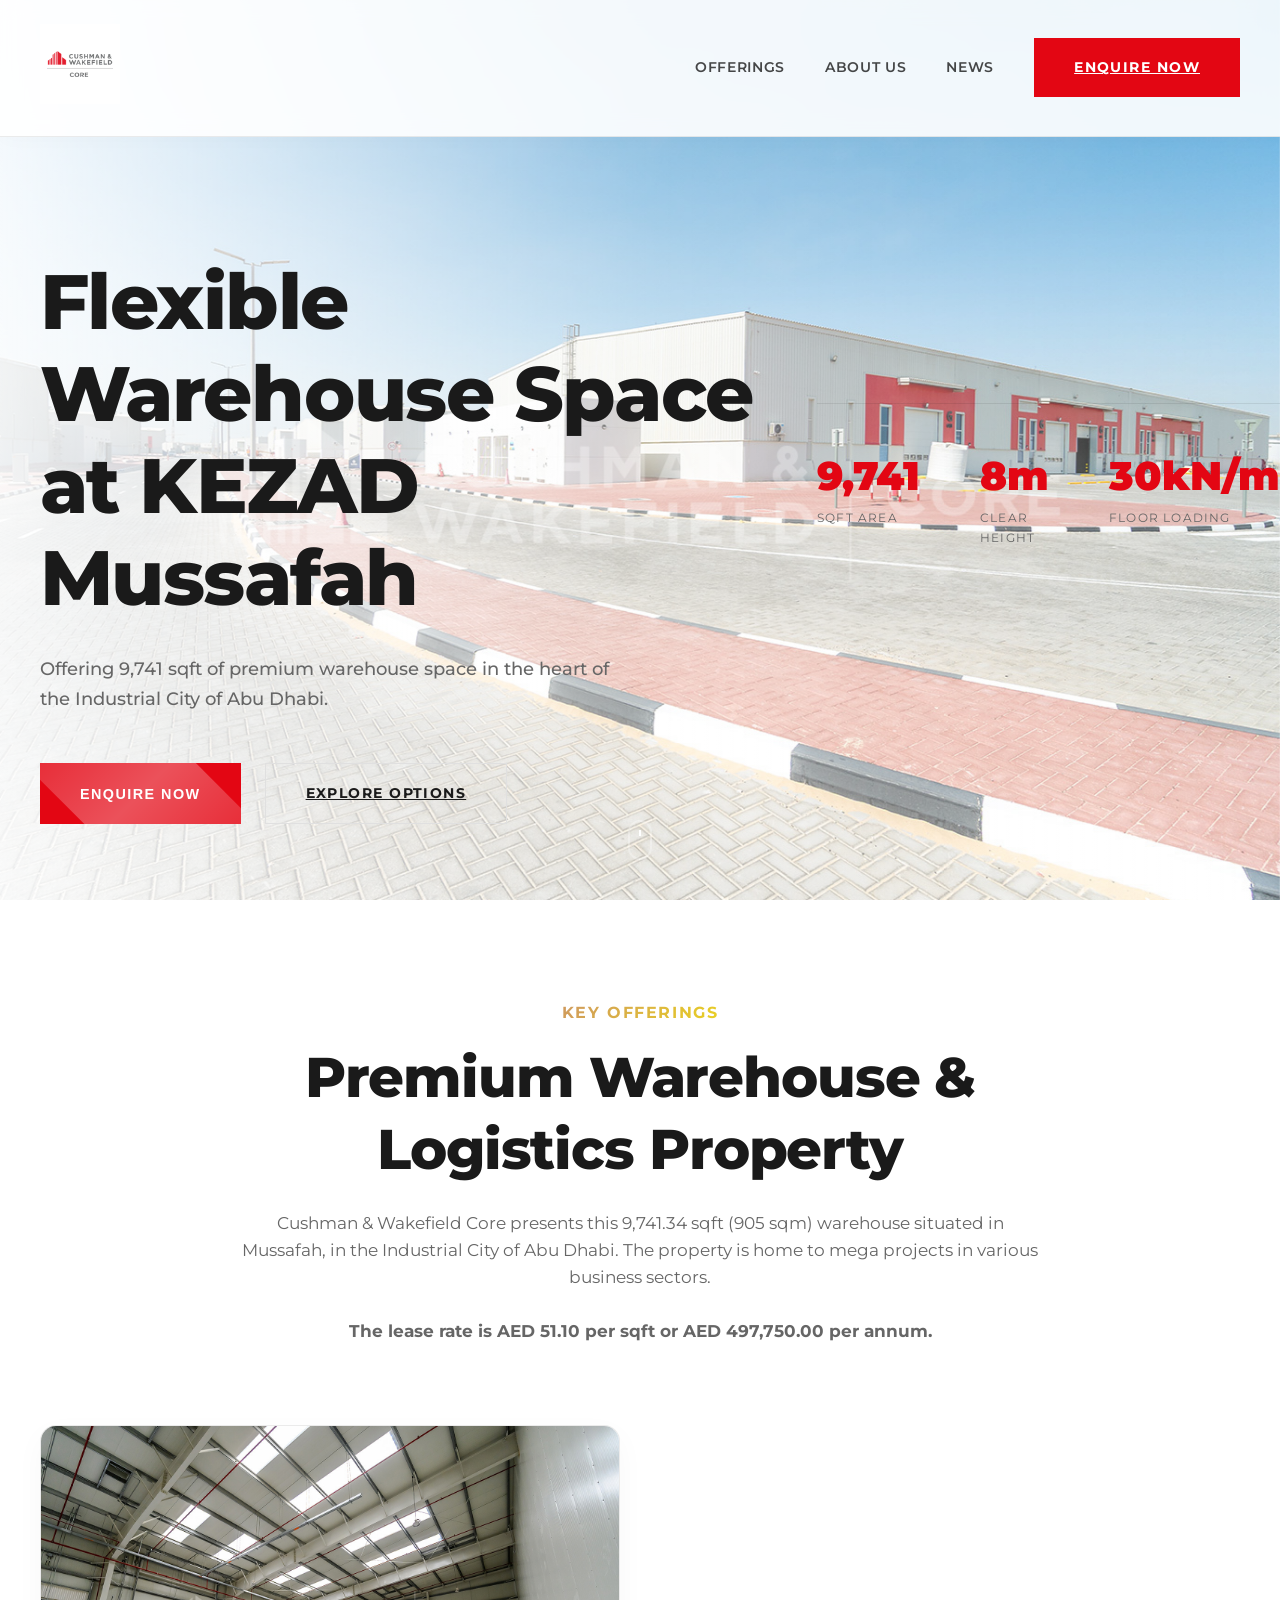
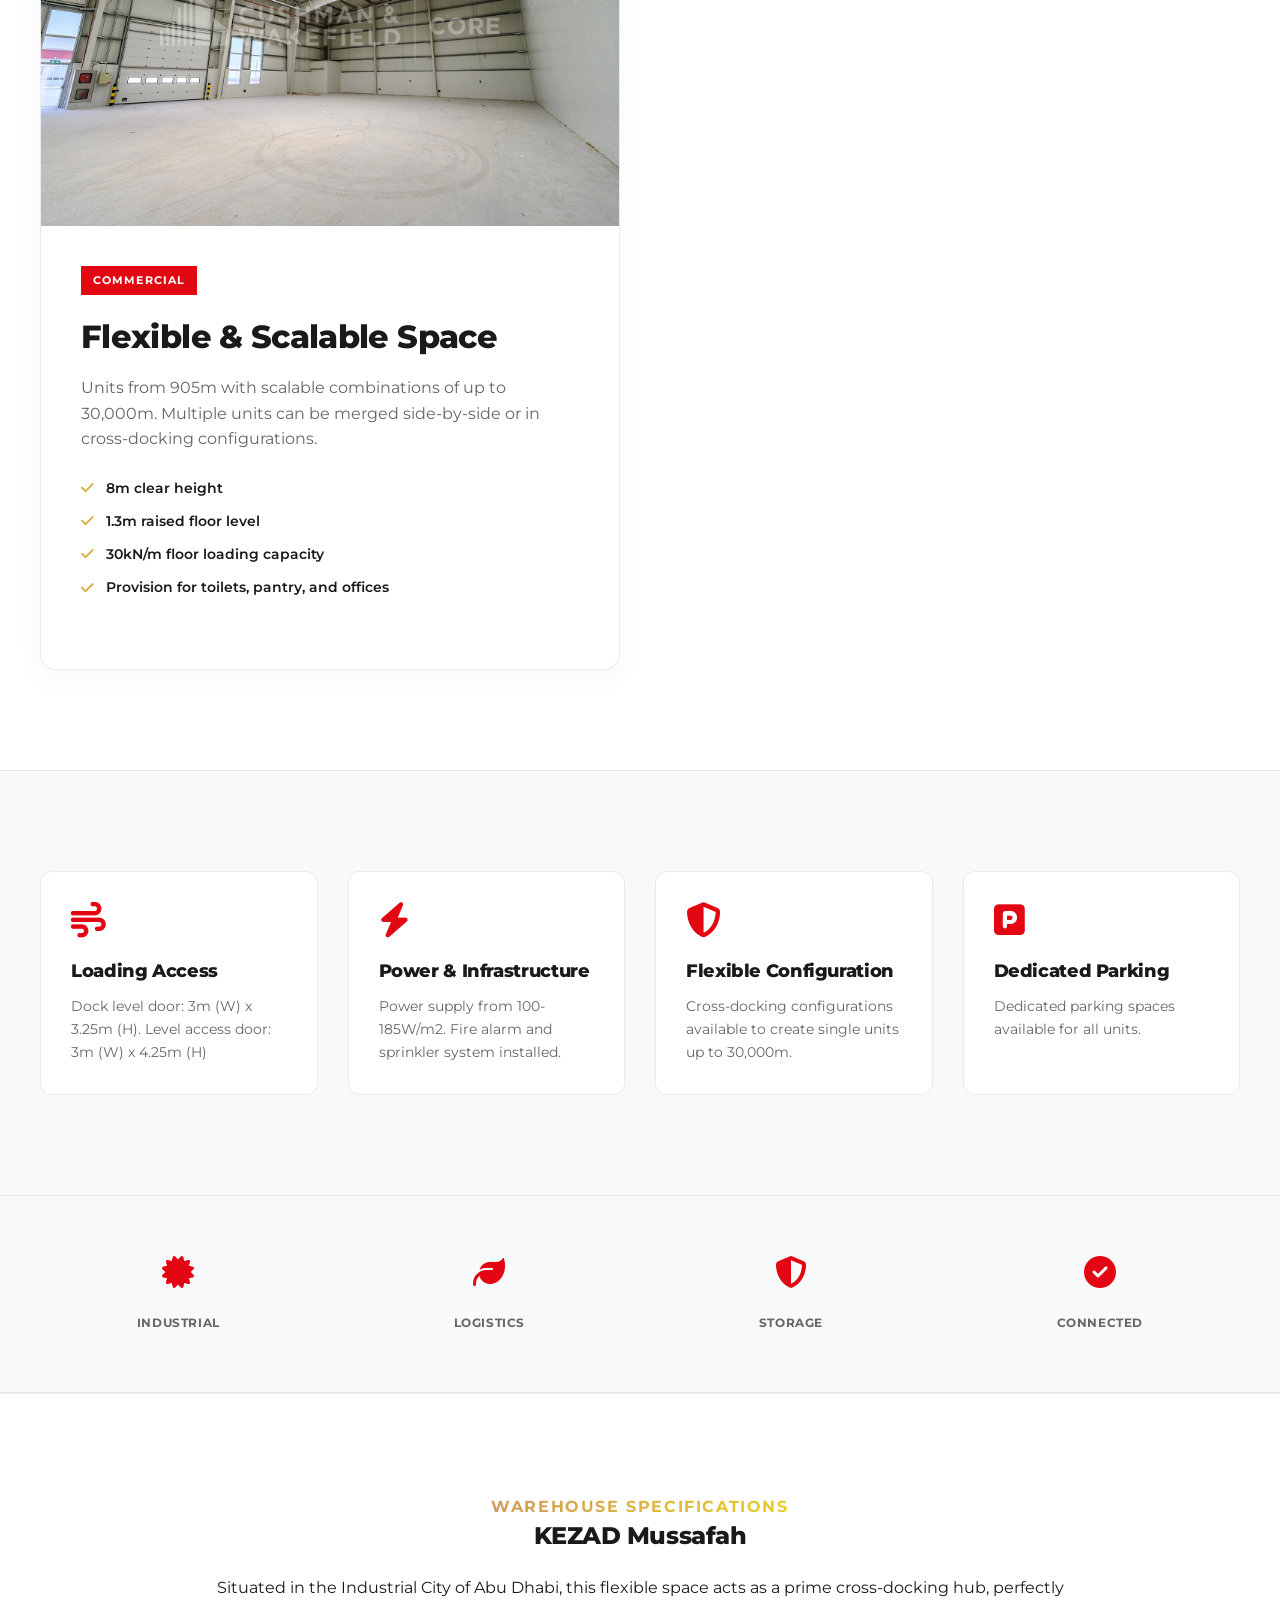
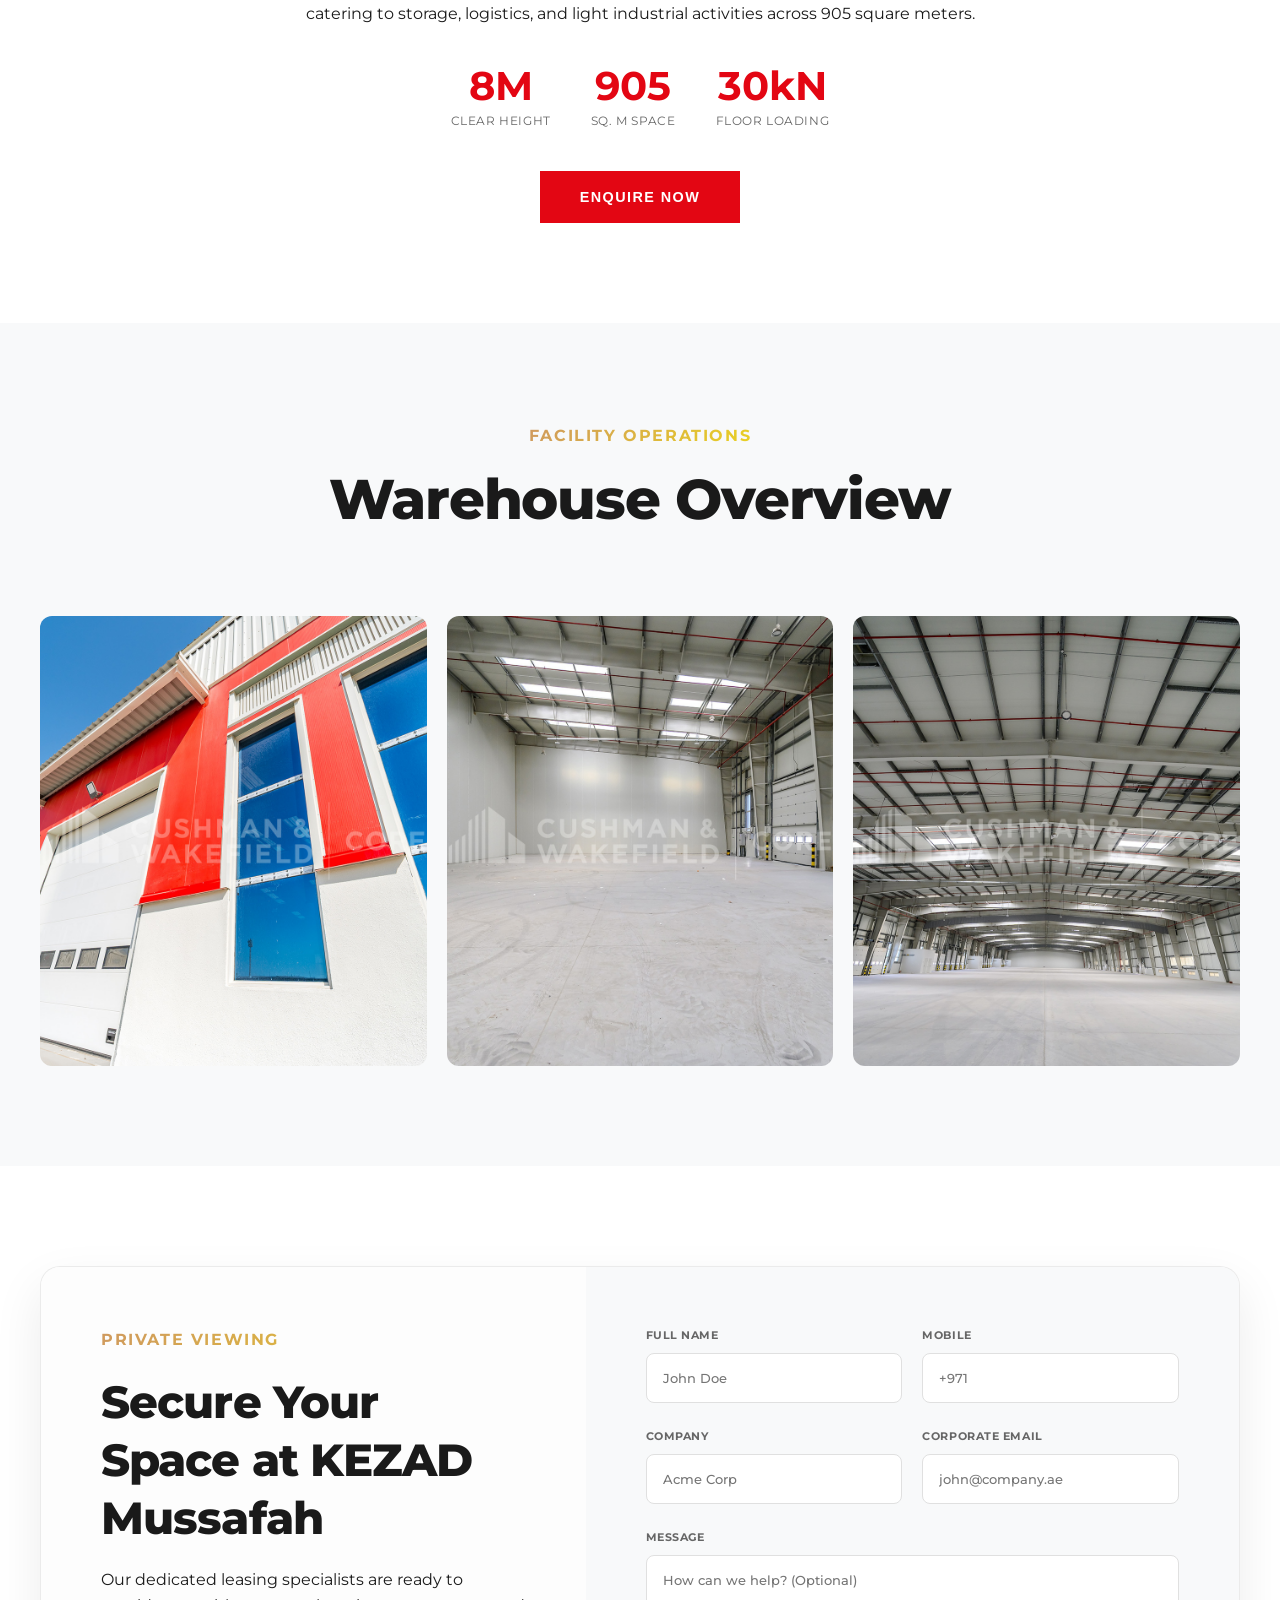
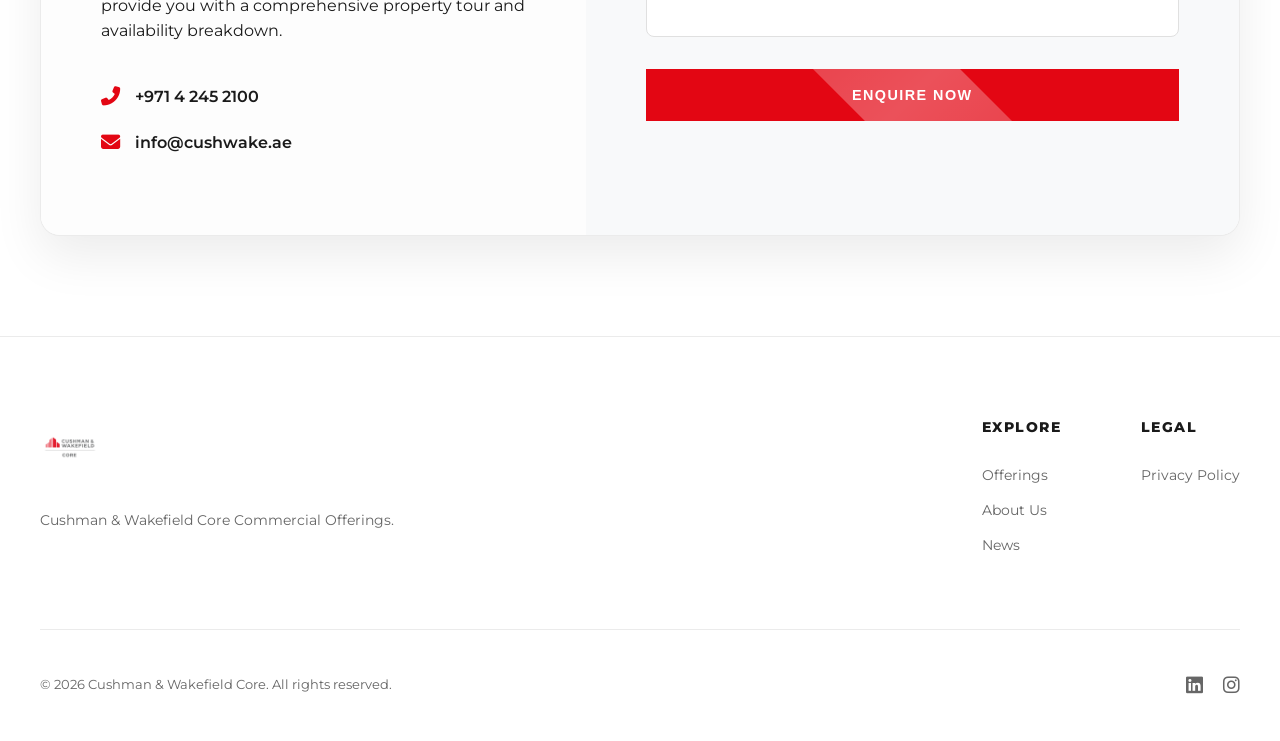
==== KEZAD_Mussafah/index.html @ b98c0202 "Initial commit: KEZAD Mussafah and Production Hub landing pages" ====
﻿<!DOCTYPE html>
<html lang="en">

<head>
    <meta charset="UTF-8">
    <meta name="viewport" content="width=device-width, initial-scale=1.0">
    <title>KEZAD Mussafah | Grade A Offices for Rent | Cushman & Wakefield Core</title>
    <meta name="description"
        content="Enquire about premium Grade A office spaces at KEZAD Mussafah. Featuring world-class amenities and pristine locations.">
    <meta name="keywords"
        content="KEZAD Mussafah, office space ICAD - Industrial City Of Abu Dhabi, commercial property for rent, luxury offices">
    <link rel="stylesheet" href="style.css">
    <link rel="preconnect" href="https://fonts.googleapis.com">
    <link rel="preconnect" href="https://fonts.gstatic.com" crossorigin>
    <link href="https://cdnjs.cloudflare.com/ajax/libs/font-awesome/6.4.0/css/all.min.css" rel="stylesheet">
</head>

<body>
    <!-- Global Dark Overlay for Smooth Animations -->
    <div class="page-overlay"></div>

    <header class="header-main">
        <nav class="container">
            <div class="logo">
                <img src="logo-core.jpg" alt="Cushman & Wakefield Core" loading="eager">
            </div>
            <div class="nav-links">
                <a href="https://www.cushwake.ae/en/commercial-rent/industrial/abu-dhabi" target="_blank"
                    class="nav-animate">Offerings</a>
                <a href="https://www.cushwake.ae/en/about-us" target="_blank" class="nav-animate">About Us</a>
                <a href="https://www.cushwake.ae/en/news" target="_blank" class="nav-animate">News</a>
                <a href="#contact" class="btn btn-primary magnetic-btn open-calc-form">Enquire Now</a>
            </div>
            <div class="mobile-toggle">
                <span></span><span></span><span></span>
            </div>
        </nav>
    </header>

    <main>
        <!-- Premium Hero Section -->
        <section class="hero-premium">
            <!-- TODO: Replace background image URL below with your actual hero image -->
            <div class="hero-bg" style="background-image: url('KezadLogisticsPark-125.jpg');">
            </div>
            <div class="hero-vignette"></div>

            <div class="container hero-container">
                <h1 class="hero-title">
                    <span class="reveal-text">Flexible Warehouse Space</span>
                    <span class="reveal-text delay-1">at KEZAD Mussafah</span>
                </h1>
                <p class="hero-subtitle reveal-fade delay-2">
                    Offering 9,741 sqft of premium warehouse space in the heart of the Industrial City of Abu Dhabi.
                </p>
                <div class="hero-cta-group reveal-fade delay-3">
                    <button class="btn btn-primary btn-gold-shine open-calc-form" data-cta="Hero Primary">Enquire
                        Now</button>
                    <a href="#offerings" class="btn btn-secondary">Explore Options</a>
                </div>
            </div>

            <div class="hero-trust-indicators reveal-fade delay-4">
                <div class="trust-item">
                    <span class="trust-number">9,741</span><span class="trust-label">Sqft Area</span>
                </div>
                <div class="trust-item">
                    <span class="trust-number">8m</span><span class="trust-label">Clear Height</span>
                </div>
                <div class="trust-item">
                    <span class="trust-number">30kN/m</span><span class="trust-label">Floor Loading</span>
                </div>
            </div>
            </div>

            <!-- Scroll Indicator -->
            <div class="scroll-indicator">
                <div class="scroll-mouse">
                    <div class="scroll-wheel"></div>
                </div>
            </div>
        </section>

        <!-- Offerings: Premium Business Ecosystem -->
        <section id="offerings" class="section-offerings">
            <div class="container">
                <div class="section-header reveal-fade">
                    <span class="gold-text">Key Offerings</span>
                    <h2 class="section-title">Premium Warehouse & Logistics Property</h2>
                    <p class="section-subtitle">Cushman & Wakefield Core presents this 9,741.34 sqft (905 sqm) warehouse
                        situated in Mussafah, in the Industrial City of Abu Dhabi. The property is home to mega projects
                        in various business sectors. <br><br><b>The lease rate is AED 51.10 per sqft or AED 497,750.00
                            per annum.</b></p>
                </div>

                <div class="offerings-grid">
                    <div class="offering-card reveal-card">
                        <div class="card-image">
                            <!-- TODO: Replace with Offering 1 image -->
                            <img src="KezadLogisticsPark-144.jpg" alt="Offering 1" loading="lazy">
                        </div>
                        <div class="card-content">
                            <span class="card-badge">Commercial</span>
                            <h3>Flexible & Scalable Space</h3>
                            <p>Units from 905m with scalable combinations of up to 30,000m. Multiple units can be merged
                                side-by-side or in cross-docking configurations.
                            </p>
                            <ul class="card-features">
                                <li><i class="fas fa-check"></i> 8m clear height</li>
                                <li><i class="fas fa-check"></i> 1.3m raised floor level</li>
                                <li><i class="fas fa-check"></i> 30kN/m floor loading capacity</li>
                                <li><i class="fas fa-check"></i> Provision for toilets, pantry, and offices</li>
                            </ul>
                        </div>
                    </div>


                </div>
            </div>
        </section>

        <!-- Specs Grid: Technical Excellence -->
        <section class="section-specs">
            <div class="container">
                <div class="specs-grid">
                    <div class="spec-item reveal-fade">
                        <i class="fas fa-wind"></i>
                        <h4>Loading Access</h4>
                        <p>Dock level door: 3m (W) x 3.25m (H). Level access door: 3m (W) x 4.25m (H)</p>
                    </div>
                    <div class="spec-item reveal-fade delay-1">
                        <i class="fas fa-bolt"></i>
                        <h4>Power & Infrastructure</h4>
                        <p>Power supply from 100-185W/m2. Fire alarm and sprinkler system installed.</p>
                    </div>
                    <div class="spec-item reveal-fade delay-2">
                        <i class="fas fa-shield-alt"></i>
                        <h4>Flexible Configuration</h4>
                        <p>Cross-docking configurations available to create single units up to 30,000m.</p>
                    </div>
                    <div class="spec-item reveal-fade delay-3">
                        <i class="fas fa-parking"></i>
                        <h4>Dedicated Parking</h4>
                        <p>Dedicated parking spaces available for all units.</p>
                    </div>
                </div>
            </div>
        </section>

        <!-- Trust Badges Section -->
        <section class="section-badges">
            <div class="container badge-flex">
                <div class="badge-item reveal-fade">
                    <i class="fas fa-certificate fa-2x" style="color: var(--cw-red); margin-bottom: 10px;"></i>
                    <span>Industrial</span>
                </div>
                <div class="badge-item reveal-fade delay-1">
                    <i class="fas fa-leaf fa-2x" style="color: var(--cw-red); margin-bottom: 10px;"></i>
                    <span>Logistics</span>
                </div>
                <div class="badge-item reveal-fade delay-2">
                    <i class="fas fa-shield-alt fa-2x" style="color: var(--cw-red); margin-bottom: 10px;"></i>
                    <span>Storage</span>
                </div>
                <div class="badge-item reveal-fade delay-3">
                    <i class="fas fa-check-circle fa-2x" style="color: var(--cw-red); margin-bottom: 10px;"></i>
                    <span>Connected</span>
                </div>
            </div>
        </section>

        <!-- Versatile Floor Plates Section -->
        <section id="floor-plans" class="section-floor-plans">
            <div class="container">
                <div class="reveal-fade" style="text-align: center; max-width: 900px; margin: 0 auto;">
                    <span class="gold-text">Warehouse Specifications</span>
                    <h2>KEZAD Mussafah</h2>
                    <p>Situated in the Industrial City of Abu Dhabi, this flexible space acts as a prime cross-docking
                        hub, perfectly catering to storage, logistics, and light industrial activities across 905 square
                        meters.</p>
                    <div class="floor-stats" style="justify-content: center; margin: 40px auto;">
                        <div class="stat">
                            <strong>8M</strong>
                            <span>Clear Height</span>
                        </div>
                        <div class="stat">
                            <strong>905</strong>
                            <span>Sq. M Space</span>
                        </div>
                        <div class="stat">
                            <strong>30kN</strong>
                            <span>Floor Loading</span>
                        </div>
                    </div>
                    <button class="btn btn-primary open-calc-form" data-cta="Floor Plan Section">Enquire Now</button>
                </div>
            </div>
        </section>

        <!-- Facility Gallery -->
        <section id="amenities" class="section-gallery">
            <div class="container">
                <div class="section-header reveal-fade">
                    <span class="gold-text">Facility Operations</span>
                    <h2 class="section-title">Warehouse Overview</h2>
                </div>
                <div class="gallery-grid">
                    <div class="gallery-item reveal-fade">
                        <img src="KezadLogisticsPark-105.jpg" alt="Exterior View" loading="lazy">
                        <div class="gallery-overlay"><span>Exterior View</span></div>
                    </div>
                    <div class="gallery-item reveal-fade delay-1">
                        <img src="KezadLogisticsPark-146.jpg" alt="Loading Bays" loading="lazy">
                        <div class="gallery-overlay"><span>Loading Bays</span></div>
                    </div>
                    <div class="gallery-item reveal-fade delay-2">
                        <img src="KezadLogisticsPark-50.jpg" alt="Warehouse Interior" loading="lazy">
                        <div class="gallery-overlay"><span>Warehouse Interior</span></div>
                    </div>
                </div>
            </div>
        </section>

        <!-- Lead Generation: Premium Inquiries -->
        <section id="contact" class="section-contact">
            <div class="container">
                <div class="contact-card reveal-card">
                    <div class="contact-info">
                        <span class="gold-text">Private Viewing</span>
                        <h2>Secure Your Space at KEZAD Mussafah</h2>
                        <p>Our dedicated leasing specialists are ready to provide you with a comprehensive property tour
                            and availability breakdown.</p>
                        <div class="contact-meta">
                            <div class="meta-item">
                                <i class="fas fa-phone-alt"></i>
                                <span>+971 4 245 2100</span>
                            </div>
                            <div class="meta-item">
                                <i class="fas fa-envelope"></i>
                                <span>info@cushwake.ae</span>
                            </div>
                        </div>
                    </div>
                    <div class="contact-form-container">
                        <form id="contactForm" class="premium-form">
                            <div class="form-row">
                                <div class="form-group">
                                    <label>Full Name</label>
                                    <input type="text" placeholder="John Doe" required>
                                </div>
                                <div class="form-group">
                                    <label>Mobile</label>
                                    <input type="tel" placeholder="+971" required>
                                </div>
                            </div>
                            <div class="form-row">
                                <div class="form-group">
                                    <label>Company</label>
                                    <input type="text" placeholder="Acme Corp" required>
                                </div>
                                <div class="form-group">
                                    <label>Corporate Email</label>
                                    <input type="email" placeholder="john@company.ae" required>
                                </div>
                            </div>

                            <div class="form-group">
                                <label>Message</label>
                                <textarea placeholder="How can we help? (Optional)" rows="3"></textarea>
                            </div>
                            <button type="submit" class="btn btn-primary btn-block btn-gold-shine">Enquire Now</button>
                        </form>
                    </div>
                </div>
            </div>
        </section>
    </main>

    <footer class="footer-premium">
        <div class="container">
            <div class="footer-top">
                <div class="footer-brand">
                    <img src="logo-core.jpg" alt="Cushman & Wakefield Core" class="footer-logo" loading="lazy">
                    <p>Cushman & Wakefield Core Commercial Offerings.</p>
                </div>
                <div class="footer-links">
                    <div class="link-group">
                        <h4>Explore</h4>
                        <a href="https://www.cushwake.ae/en/commercial-rent/industrial/abu-dhabi"
                            target="_blank">Offerings</a>
                        <a href="https://www.cushwake.ae/en/about-us" target="_blank">About Us</a>
                        <a href="https://www.cushwake.ae/en/news" target="_blank">News</a>
                    </div>
                    <div class="link-group">
                        <h4>Legal</h4>
                        <a href="https://www.cushwake.ae/en/privacy-policy" target="_blank">Privacy Policy</a>
                    </div>
                </div>
            </div>
            <div class="footer-bottom">
                <p>&copy; 2026 Cushman & Wakefield Core. All rights reserved.</p>
                <div class="social-links">
                    <a href="#"><i class="fab fa-linkedin"></i></a>
                    <a href="#"><i class="fab fa-instagram"></i></a>
                </div>
            </div>
        </div>
    </footer>

    <!-- Lead Form Slide-over -->
    <div class="slide-over-overlay" id="calc-overlay"></div>
    <div class="slide-over" id="calc-slide-over">
        <div class="slide-over-content">
            <button class="close-slide"><i class="fas fa-times"></i></button>
            <div class="slide-over-header">
                <span class="gold-text">Enquiry</span>
                <h2>Request Details</h2>
                <p>Receive the exclusive commercial dossier and priority availability list.</p>
            </div>
            <form id="calcLeadForm" class="premium-form">
                <input type="hidden" id="form-source-cta" name="cta_source" value="General">
                <div class="form-group">
                    <label>Name</label>
                    <input type="text" placeholder="Full Name" required>
                </div>
                <div class="form-group">
                    <label>Mobile</label>
                    <input type="tel" placeholder="+971" required>
                </div>
                <div class="form-group">
                    <label>Email</label>
                    <input type="email" placeholder="email@company.ae" required>
                </div>
                <div class="form-group">
                    <label>Message</label>
                    <textarea placeholder="Tell us more about your requirements..." rows="4"></textarea>
                </div>
                <button type="submit" class="btn btn-primary btn-block">Enquire Now</button>
            </form>
        </div>
    </div>

    <!-- Sticky Conversion Hub -->
    <div class="sticky-hub">
        <div class="container sticky-flex">
            <div class="sticky-links">
                <a href="https://wa.me/971567121822" target="_blank" rel="noopener" class="whatsapp-link"><i
                        class="fab fa-whatsapp"></i> WhatsApp</a>
                <a href="tel:+97142452100"><i class="fas fa-phone"></i> Instant Call</a>
            </div>
            <button class="btn btn-primary open-calc-form" data-cta="Sticky Hub">Enquire Now</button>
        </div>
    </div>

    <script src="script.js"></script>
</body>

</html>
---- KEZAD_Mussafah/style.css ----
@import url('https://fonts.googleapis.com/css2?family=Montserrat:wght@300;400;500;600;700;800;900&display=swap');

:root {
    /* Brand Colors (Cushman & Wakefield Core) */
    --cw-red: #E30613;
    --cw-red-dark: #B2050F;
    --cw-black: #1A1A1A;
    --cw-white: #FFFFFF;
    --cw-grey: #666666;
    --cw-light-grey: #F8F9FA;

    /* Premium Accents */
    --gold: #D4AF37;
    --gold-gradient: linear-gradient(135deg, #CF995F 0%, #E9D022 100%);
    --charcoal: #F8F9FA;
    --navy-deep: #FFFFFF;

    /* Design Tokens */
    --container-width: 1300px;
    --transition-smooth: all 0.5s cubic-bezier(0.16, 1, 0.3, 1);
    --transition-fast: all 0.3s ease;
    --shadow-premium: 0 20px 50px rgba(0, 0, 0, 0.08);
    --glass-bg: rgba(255, 255, 255, 0.9);
    --glass-border: rgba(0, 0, 0, 0.08);
    --glass-blur: blur(10px);

    /* Spacing */
    --section-padding: 100px 0;
    --section-padding-tablet: 70px 0;
    --section-padding-mobile: 50px 0;
}

/* Bespoke Scrollbar */
::-webkit-scrollbar {
    width: 6px;
}

::-webkit-scrollbar-track {
    background: var(--cw-light-grey);
}

::-webkit-scrollbar-thumb {
    background: var(--cw-red);
}

* {
    margin: 0;
    padding: 0;
    box-sizing: border-box;
    cursor: default;
}

html {
    scroll-behavior: smooth;
    overflow-x: hidden;
}

body {
    font-family: 'Montserrat', sans-serif;
    background-color: var(--cw-white);
    color: var(--cw-black);
    line-height: 1.6;
    -webkit-font-smoothing: antialiased;
}

.container {
    max-width: var(--container-width);
    margin: 0 auto;
    padding: 0 40px;
    width: 100%;
    position: relative;
    z-index: 2;
}

.grid {
    display: grid;
    gap: 40px;
}

.col-2 {
    grid-template-columns: repeat(2, 1fr);
}

.col-2-alt {
    grid-template-columns: 1fr 1.2fr;
}

.align-center {
    align-items: center;
}

/* Typography Hierarchy */
h1,
h2,
h3,
h4 {
    font-weight: 800;
    color: var(--cw-black);
    letter-spacing: -0.02em;
    margin-bottom: 24px;
}

h1 {
    line-height: 1.2;
}

h2 {
    line-height: 1.3;
}

h3 {
    line-height: 1.4;
}

h4 {
    line-height: 1.5;
}

p {
    line-height: 1.6;
}

.gold-text {
    background: var(--gold-gradient);
    -webkit-background-clip: text;
    background-clip: text;
    -webkit-text-fill-color: transparent;
    font-weight: 700;
    text-transform: uppercase;
    letter-spacing: 0.1em;
}

/* Header Styling */
.header-main {
    position: fixed;
    top: 0;
    left: 0;
    width: 100%;
    z-index: 1000;
    padding: 24px 0;
    background: var(--glass-bg);
    backdrop-filter: var(--glass-blur);
    border-bottom: 1px solid var(--glass-border);
    transition: var(--transition-smooth);
    box-shadow: 0 2px 20px rgba(0, 0, 0, 0.02);
}

.header-main .logo img {
    height: 80px;
    transition: var(--transition-fast);
}

nav {
    display: flex;
    justify-content: space-between;
    align-items: center;
}

.nav-links {
    display: flex;
    gap: 40px;
    align-items: center;
}

.nav-links a:not(.btn) {
    color: var(--cw-black);
    text-decoration: none;
    font-weight: 600;
    font-size: 0.85rem;
    text-transform: uppercase;
    letter-spacing: 0.05em;
    transition: var(--transition-fast);
    opacity: 0.8;
}

.nav-links a:hover {
    opacity: 1;
    color: var(--cw-red);
}

/* Premium Hero Section Styling */
.hero-premium {
    position: relative;
    min-height: 100vh;
    display: flex;
    align-items: center;
    overflow: hidden;
    padding-bottom: 50px;
}

.hero-bg {
    position: absolute;
    top: 0;
    left: 0;
    width: 100%;
    height: 110%;
    /* Extra height for parallax */
    background-size: cover;
    background-position: center;
    z-index: -2;
    transform: translateZ(0);
    will-change: transform;
}

.hero-vignette {
    position: absolute;
    top: 0;
    left: 0;
    width: 100%;
    height: 100%;
    background: linear-gradient(to right, rgba(255, 255, 255, 0.9) 0%, rgba(255, 255, 255, 0.4) 50%, rgba(255, 255, 255, 0.2) 100%);
    z-index: -1;
}

.hero-container {
    padding-top: 230px;
}

.hero-content {
    max-width: 800px;
}

.hero-badge {
    margin-bottom: 30px;
    display: inline-block;
    padding: 10px 20px;
    background: rgba(212, 175, 55, 0.1);
    border: 1px solid rgba(212, 175, 55, 0.3);
    border-radius: 4px;
}

.hero-title {
    font-size: clamp(3rem, 6vw, 5rem);
    margin-bottom: 30px;
}

.hero-title span {
    display: block;
}

.hero-subtitle {
    font-size: 1.15rem;
    max-width: 600px;
    margin-bottom: 50px;
    color: var(--cw-grey);
    font-weight: 500;
}

.hero-cta-group {
    display: flex;
    gap: 24px;
}

/* Trust Indicators in Hero */
.hero-trust-indicators {
    margin-top: 100px;
    display: flex;
    gap: 60px;
    border-top: 1px solid var(--glass-border);
    padding-top: 40px;
}

.trust-item {
    display: flex;
    flex-direction: column;
}

.trust-number {
    font-size: 2.5rem;
    font-weight: 900;
    color: var(--cw-red);
}

.trust-label {
    font-size: 0.75rem;
    text-transform: uppercase;
    letter-spacing: 0.1em;
    color: var(--cw-grey);
}

/* section-offerings Styling */
.section-offerings {
    padding: var(--section-padding);
    background-color: var(--navy-deep);
}

.section-header {
    text-align: center;
    margin-bottom: 80px;
    max-width: 800px;
    margin-left: auto;
    margin-right: auto;
}

.section-title {
    font-size: 3.5rem;
    margin-top: 15px;
}

.section-subtitle {
    font-size: 1.05rem;
    color: var(--cw-grey);
}

.offerings-grid {
    display: grid;
    grid-template-columns: 1fr 1fr;
    gap: 40px;
}

.offering-card {
    background: var(--cw-white);
    border: 1px solid var(--glass-border);
    border-radius: 16px;
    overflow: hidden;
    transition: var(--transition-smooth);
    display: flex;
    flex-direction: column;
    box-shadow: 0 10px 30px rgba(0, 0, 0, 0.03);
}

.offering-card:hover {
    transform: translateY(-10px);
    border-color: var(--cw-red);
    box-shadow: var(--shadow-premium);
}

.card-image {
    height: 400px;
    overflow: hidden;
}

.card-image img {
    width: 100%;
    height: 100%;
    object-fit: cover;
    transition: var(--transition-smooth);
}

.offering-card:hover .card-image img {
    transform: scale(1.1);
}

.card-content {
    padding: 40px;
}

.card-badge {
    display: inline-block;
    padding: 6px 12px;
    background: var(--cw-red);
    color: white;
    font-size: 0.7rem;
    font-weight: 700;
    text-transform: uppercase;
    letter-spacing: 0.1em;
    margin-bottom: 20px;
}

.card-content h3 {
    font-size: 2rem;
    margin-bottom: 15px;
}

.card-content p {
    color: var(--cw-grey);
    margin-bottom: 25px;
}

.card-features {
    list-style: none;
    margin-bottom: 30px;
}

.card-features li {
    display: flex;
    align-items: center;
    gap: 12px;
    margin-bottom: 10px;
    font-weight: 600;
    font-size: 0.9rem;
}

.card-features li i {
    color: var(--gold);
}

/* section-specs Styling */
.section-specs {
    padding: var(--section-padding);
    background-color: var(--charcoal);
    border-top: 1px solid var(--glass-border);
}

.specs-grid {
    display: grid;
    grid-template-columns: repeat(4, 1fr);
    gap: 30px;
}

.spec-item {
    padding: 30px;
    background: var(--cw-white);
    border: 1px solid var(--glass-border);
    border-radius: 12px;
    transition: var(--transition-fast);
}

.spec-item:hover {
    background: var(--cw-white);
    border-color: var(--cw-red);
    transform: translateY(-5px);
    box-shadow: var(--shadow-premium);
}

.spec-item i {
    font-size: 2.2rem;
    color: var(--cw-red);
    margin-bottom: 20px;
}

.spec-item h4 {
    font-size: 1.15rem;
    margin-bottom: 10px;
    color: var(--cw-black);
}

.spec-item p {
    font-size: 0.9rem;
    color: var(--cw-grey);
    line-height: 1.6;
}

/* Trust Badges Styling */
.section-badges {
    padding: 60px 0;
    background-color: var(--cw-light-grey);
    border-top: 1px solid var(--glass-border);
    border-bottom: 1px solid var(--glass-border);
}

.badge-flex {
    display: flex;
    justify-content: space-around;
    align-items: center;
    gap: 40px;
    flex-wrap: wrap;
}

.badge-item {
    display: flex;
    flex-direction: column;
    align-items: center;
    gap: 15px;
    text-align: center;
}

.badge-item img {
    height: 40px;
    width: auto;
    filter: none;
    opacity: 0.8;
}

.badge-item span {
    font-size: 0.75rem;
    font-weight: 700;
    text-transform: uppercase;
    letter-spacing: 0.05em;
    color: var(--cw-grey);
}

/* section-floor-plans Styling */
.section-floor-plans {
    padding: var(--section-padding);
    background-color: var(--cw-white);
    border-top: 1px solid var(--glass-border);
}

.floor-stats {
    display: flex;
    gap: 40px;
    margin: 40px 0;
}

.stat {
    display: flex;
    flex-direction: column;
}

.stat strong {
    font-size: 2.5rem;
    color: var(--cw-red);
    line-height: 1;
}

.stat span {
    font-size: 0.75rem;
    text-transform: uppercase;
    letter-spacing: 0.05em;
    color: var(--cw-grey);
    margin-top: 5px;
}

.floor-plan-visual {
    position: relative;
    border-radius: 20px;
    overflow: hidden;
    background: var(--cw-light-grey);
    border: 1px solid var(--glass-border);
}

.plan-wrapper {
    position: relative;
    cursor: default;
}

.plan-overlay {
    position: absolute;
    top: 0;
    left: 0;
    width: 100%;
    height: 100%;
}

/* section-gallery Styling */
.section-gallery {
    padding: var(--section-padding);
    background-color: var(--cw-light-grey);
}

.gallery-grid {
    display: grid;
    grid-template-columns: repeat(3, 1fr);
    gap: 20px;
}

.gallery-item {
    position: relative;
    height: 450px;
    overflow: hidden;
    border-radius: 12px;
}

.gallery-item img {
    width: 100%;
    height: 100%;
    object-fit: cover;
    object-position: center;
    transition: var(--transition-smooth);
}

.gallery-overlay {
    position: absolute;
    bottom: 0;
    left: 0;
    width: 100%;
    padding: 30px;
    background: linear-gradient(to top, rgba(255, 255, 255, 0.95), transparent);
    opacity: 0;
    transform: translateY(10px);
    transition: var(--transition-smooth);
}

.gallery-overlay span {
    font-size: 1rem;
    font-weight: 700;
    letter-spacing: 0.05em;
    text-transform: uppercase;
    color: var(--cw-black);
}

.gallery-item:hover img {
    transform: scale(1.05);
}

.gallery-item:hover .gallery-overlay {
    opacity: 1;
    transform: translateY(0);
}

/* section-contact Styling */
.section-contact {
    padding: var(--section-padding);
    background-color: var(--navy-deep);
}

.contact-card {
    background: var(--cw-white);
    border: 1px solid var(--glass-border);
    border-radius: 20px;
    display: grid;
    grid-template-columns: 1fr 1.2fr;
    overflow: hidden;
    box-shadow: var(--shadow-premium);
}

.contact-info {
    padding: 60px;
    background: #FDFDFD;
    display: flex;
    flex-direction: column;
    justify-content: center;
}

.contact-info h2 {
    font-size: 2.8rem;
    margin: 20px 0;
}

.contact-meta {
    margin-top: 40px;
}

.meta-item {
    display: flex;
    align-items: center;
    gap: 15px;
    margin-bottom: 20px;
    font-weight: 600;
}

.meta-item i {
    color: var(--cw-red);
    font-size: 1.2rem;
}

.contact-form-container {
    padding: 60px;
    background: var(--cw-light-grey);
}

/* Premium Form Elements */
.premium-form .form-group {
    margin-bottom: 25px;
}

.premium-form .form-row {
    display: grid;
    grid-template-columns: 1fr 1fr;
    gap: 20px;
}

.premium-form label {
    display: block;
    font-size: 0.7rem;
    font-weight: 700;
    text-transform: uppercase;
    letter-spacing: 0.05em;
    margin-bottom: 8px;
    color: var(--cw-grey);
}

.premium-form input,
.premium-form select,
.premium-form textarea {
    width: 100%;
    padding: 16px;
    background: var(--cw-white);
    border: 1px solid #E0E0E0;
    border-radius: 8px;
    color: var(--cw-black);
    font-family: 'Montserrat', sans-serif;
    font-weight: 500;
    transition: var(--transition-fast);
}

.premium-form input:focus,
.premium-form textarea:focus {
    outline: none;
    border-color: var(--cw-red);
    box-shadow: 0 0 0 3px rgba(227, 6, 19, 0.05);
}

.premium-form textarea {
    resize: none;
}

/* Footer Premium Styling */
.footer-premium {
    padding: 80px 0 40px;
    background-color: var(--cw-white);
    border-top: 1px solid var(--glass-border);
}

.footer-top {
    display: flex;
    justify-content: space-between;
    margin-bottom: 60px;
}

.footer-brand {
    max-width: 400px;
}

.footer-logo {
    height: 60px;
    margin-bottom: 25px;
}

.footer-brand p {
    color: var(--cw-grey);
    font-size: 0.85rem;
}

.footer-links {
    display: flex;
    gap: 80px;
}

.link-group h4 {
    font-size: 0.9rem;
    text-transform: uppercase;
    letter-spacing: 0.1em;
    margin-bottom: 25px;
    color: var(--cw-black);
}

.link-group a {
    display: block;
    color: var(--cw-grey);
    text-decoration: none;
    margin-bottom: 12px;
    font-size: 0.9rem;
    transition: var(--transition-fast);
}

.link-group a:hover {
    color: var(--cw-red);
    transform: translateX(5px);
}

.footer-bottom {
    padding-top: 40px;
    border-top: 1px solid var(--glass-border);
    display: flex;
    justify-content: space-between;
    align-items: center;
}

.footer-bottom p {
    font-size: 0.8rem;
    color: var(--cw-grey);
}

.social-links {
    display: flex;
    gap: 20px;
}

.social-links a {
    color: var(--cw-grey);
    font-size: 1.2rem;
    transition: var(--transition-fast);
}

.social-links a:hover {
    color: var(--cw-red);
}

/* Slide-over Styling */
.slide-over {
    position: fixed;
    top: 0;
    right: -100%;
    width: 500px;
    height: 100%;
    background: var(--cw-white);
    z-index: 2000;
    transition: var(--transition-smooth);
    padding: 60px;
    box-shadow: -20px 0 50px rgba(0, 0, 0, 0.05);
    border-left: 1px solid var(--glass-border);
}

.slide-over.active {
    right: 0;
}

.slide-over-overlay {
    position: fixed;
    top: 0;
    left: 0;
    width: 100%;
    height: 100%;
    background: rgba(255, 255, 255, 0.7);
    backdrop-filter: blur(5px);
    z-index: 1999;
    opacity: 0;
    visibility: hidden;
    transition: var(--transition-fast);
}

.slide-over-overlay.active {
    opacity: 1;
    visibility: visible;
}

.close-slide {
    position: absolute;
    top: 30px;
    right: 30px;
    background: transparent;
    border: none;
    color: var(--cw-black);
    font-size: 1.5rem;
    cursor: pointer;
    transition: var(--transition-fast);
}

.close-slide:hover {
    color: var(--cw-red);
    transform: rotate(90deg);
}

.slide-over-header h2 {
    font-size: 2.2rem;
    margin: 10px 0 20px;
}

.slide-over-header p {
    color: var(--cw-grey);
    margin-bottom: 40px;
}

/* Mobile Toggle (Hidden by default, shown on mobile) */
.mobile-toggle {
    display: none;
    flex-direction: column;
    gap: 5px;
    cursor: pointer;
}

.mobile-toggle span {
    width: 25px;
    height: 3px;
    background: var(--cw-black);
    transition: var(--transition-fast);
}

/* Sticky Hub Styling */
.sticky-hub {
    position: fixed;
    bottom: 0;
    left: 0;
    width: 100%;
    background: var(--cw-white);
    box-shadow: 0 -4px 20px rgba(0, 0, 0, 0.05);
    padding: 15px 0;
    z-index: 999;
    opacity: 0;
    visibility: hidden;
    transform: translateY(100%);
    transition: var(--transition-smooth);
}

.sticky-hub.visible {
    opacity: 1;
    visibility: visible;
    transform: translateY(0);
}

.sticky-flex {
    display: flex;
    justify-content: space-between;
    align-items: center;
    gap: 20px;
}

.sticky-links {
    display: flex;
    gap: 15px;
}

.sticky-links a {
    padding: 10px 20px;
    border-radius: 8px;
    font-weight: 600;
    font-size: 0.9rem;
    text-decoration: none;
    transition: var(--transition-fast);
    display: inline-flex;
    align-items: center;
    gap: 8px;
}

.whatsapp-link {
    background: #25D366;
    color: white;
}

.whatsapp-link:hover {
    background: #20BA5A;
}

.sticky-links a:not(.whatsapp-link) {
    background: var(--cw-red);
    color: white;
}

.sticky-links a:not(.whatsapp-link):hover {
    background: var(--cw-red-dark);
}

/* Buttons */
.btn {
    padding: 18px 40px;
    font-size: 0.9rem;
    font-weight: 700;
    text-transform: uppercase;
    letter-spacing: 0.1em;
    border: none;
    position: relative;
    overflow: hidden;
    transition: var(--transition-fast);
    display: inline-flex;
    align-items: center;
    justify-content: center;
    gap: 12px;
}

.btn-primary {
    background-color: var(--cw-red);
    color: var(--cw-white);
}

.btn-primary:hover {
    background-color: var(--cw-red-dark);
    transform: translateY(-5px);
    box-shadow: 0 20px 40px rgba(227, 6, 19, 0.3);
}

.btn-secondary {
    background: transparent;
    border: 1px solid #E0E0E0;
    color: var(--cw-black);
}

.btn-secondary:hover {
    background: var(--cw-light-grey);
    border-color: var(--cw-red);
    color: var(--cw-red);
    transform: translateY(-3px);
}

.btn-block {
    display: flex;
    width: 100%;
}

.btn-gold-shine::after {
    content: '';
    position: absolute;
    top: -50%;
    left: -50%;
    width: 200%;
    height: 200%;
    background: linear-gradient(to right, transparent, rgba(255, 255, 255, 0.3), transparent);
    transform: rotate(45deg);
    animation: goldShine 3s infinite;
}

@keyframes goldShine {
    0% {
        left: -150%;
    }

    100% {
        left: 150%;
    }
}

/* Animations Hub */
.reveal-text {
    display: inline-block;
    overflow: hidden;
    vertical-align: bottom;
}

.reveal-text span {
    display: inline-block;
    transform: translateY(100%);
    transition: transform 0.6s cubic-bezier(0.16, 1, 0.3, 1);
}

.reveal-fade {
    opacity: 0;
    transform: translateY(30px);
    transition: var(--transition-smooth);
}

.reveal-card {
    opacity: 0;
    transform: translateY(50px);
    transition: var(--transition-smooth);
}

.reveal-active {
    opacity: 1 !important;
    transform: translateY(0) !important;
}

.delay-1 {
    transition-delay: 0.2s;
}

.delay-2 {
    transition-delay: 0.4s;
}

.delay-3 {
    transition-delay: 0.6s;
}

.delay-4 {
    transition-delay: 0.8s;
}

/* Scroll Indicator */
.scroll-indicator {
    position: absolute;
    bottom: 40px;
    left: 50%;
    transform: translateX(-50%);
    display: flex;
    flex-direction: column;
    align-items: center;
    gap: 12px;
}

.scroll-mouse {
    width: 24px;
    height: 40px;
    border: 2px solid rgba(255, 255, 255, 0.3);
    border-radius: 12px;
    position: relative;
}

.scroll-wheel {
    width: 2px;
    height: 6px;
    background: var(--cw-white);
    position: absolute;
    top: 8px;
    left: 50%;
    transform: translateX(-50%);
    animation: scrollMove 2s infinite;
}

@keyframes scrollMove {
    0% {
        opacity: 0;
        transform: translate(-50%, 0);
    }

    15% {
        opacity: 1;
    }

    50% {
        opacity: 1;
        transform: translate(-50%, 15px);
    }

    100% {
        opacity: 0;
        transform: translate(-50%, 15px);
    }
}

/* Consolidated Responsive Design */
@media (max-width: 1200px) {
    .container {
        padding: 0 30px;
    }

    h1 {
        font-size: 3.5rem;
    }
}

@media (max-width: 991px) {
    :root {
        --section-padding: var(--section-padding-tablet);
    }

    .container {
        padding: 0 40px;
    }

    h1 {
        font-size: 3rem;
        line-height: 1.2;
    }

    h2 {
        font-size: 2.2rem;
        line-height: 1.3;
    }

    .offerings-grid {
        grid-template-columns: 1fr;
    }

    .col-2,
    .col-2-alt {
        grid-template-columns: 1fr;
        gap: 40px;
    }

    /* Fix for stretching: force image blocks to maintain ratio or height */
    .floor-plan-visual,
    .offering-card {
        width: 100%;
        max-width: 700px;
        margin: 0 auto;
    }

    .contact-card {
        grid-template-columns: 1fr;
    }

    .gallery-grid {
        grid-template-columns: repeat(2, 1fr);
    }

    .footer-top {
        flex-direction: column;
        gap: 40px;
    }

    .specs-grid {
        grid-template-columns: repeat(2, 1fr);
    }
}

@media (max-width: 768px) {
    :root {
        --section-padding: var(--section-padding-mobile);
    }

    .header-main {
        padding: 12px 0;
    }

    .header-main .logo img {
        height: 55px;
    }

    .nav-links {
        display: none !important;
    }

    /* Show mobile toggle (hamburger) */
    .mobile-toggle {
        display: flex !important;
    }

    .mobile-toggle.active span:nth-child(1) {
        transform: rotate(45deg) translate(6px, 6px);
    }

    .mobile-toggle.active span:nth-child(2) {
        opacity: 0;
    }

    .mobile-toggle.active span:nth-child(3) {
        transform: rotate(-45deg) translate(6px, -6px);
    }

    /* Mobile navigation menu */
    .nav-links.mobile-active {
        display: flex !important;
        position: fixed;
        top: 80px;
        left: 0;
        width: 100%;
        height: calc(100vh - 80px);
        background: var(--cw-white);
        flex-direction: column;
        padding: 40px 20px;
        gap: 30px;
        z-index: 999;
        box-shadow: 0 4px 20px rgba(0, 0, 0, 0.1);
    }

    .nav-links.mobile-active a {
        font-size: 1.2rem;
        opacity: 1;
    }

    h1 {
        font-size: 2.5rem;
        line-height: 1.2;
    }

    h2 {
        font-size: 1.8rem;
    }

    .section-title {
        font-size: 2.2rem;
    }

    .container {
        padding: 0 20px;
    }

    /* Mobile-specific gap spacing */
    .col-2,
    .col-2-alt {
        gap: 30px;
    }

    .offerings-grid {
        gap: 30px;
    }

    .gallery-grid {
        gap: 20px;
    }

    /* Mobile paragraph spacing */
    p {
        margin-bottom: 1.2rem;
    }

    .hero-subtitle {
        margin-bottom: 30px;
    }

    .section-subtitle {
        margin-bottom: 20px;
    }

    /* CRITICAL: Increase hero padding to prevent header overlap */
    .hero-container {
        padding-top: 200px !important;
    }

    .hero-title {
        font-size: 2.5rem !important;
    }

    .hero-trust-indicators {
        flex-direction: column;
        gap: 20px;
        margin-top: 40px;
        align-items: flex-start;
    }

    .trust-item {
        display: flex;
        flex-direction: column;
        align-items: flex-start;
        gap: 5px;
    }

    .trust-number {
        font-size: 1.8rem;
    }

    .specs-grid {
        grid-template-columns: 1fr;
    }

    .floor-stats {
        flex-direction: column;
        gap: 15px;
        margin: 30px 0;
    }

    .gallery-grid {
        grid-template-columns: 1fr;
    }

    /* CRITICAL: Make sticky hub visible on mobile */
    .sticky-hub {
        display: block !important;
        visibility: visible !important;
        opacity: 1 !important;
        position: fixed !important;
        bottom: 0;
        left: 0;
        width: 100%;
        background: var(--cw-white);
        box-shadow: 0 -4px 20px rgba(0, 0, 0, 0.1);
        padding: 15px 0;
        z-index: 999;
        transform: translateY(0) !important;
    }

    .sticky-hub.visible {
        display: block !important;
    }

    .sticky-flex {
        flex-direction: row;
        gap: 8px;
        justify-content: space-between;
        align-items: center;
    }

    .sticky-links {
        display: flex !important;
        gap: 8px;
        flex: 2;
    }

    .sticky-links a {
        flex: 1;
        padding: 10px 8px;
        text-align: center;
        font-size: 0.75rem;
        white-space: nowrap;
    }

    .sticky-hub .btn {
        flex: 1;
        margin: 0;
        padding: 10px 8px;
        font-size: 0.75rem;
        white-space: nowrap;
    }

    /* Fix button text overflow */
    .btn {
        font-size: 0.85rem;
        padding: 14px 20px;
        white-space: nowrap;
    }

    .offering-card .btn {
        width: 100%;
        padding: 14px 10px;
        font-size: 0.85rem;
    }

    .footer-links {
        flex-direction: column;
        gap: 30px;
    }

    .slide-over {
        width: 100%;
        padding: 30px;
    }
}

/* Notification Animations for Form Submission Alerts */
@keyframes slideInRight {
    from {
        transform: translateX(400px);
        opacity: 0;
    }

    to {
        transform: translateX(0);
        opacity: 1;
    }
}

@keyframes slideOutRight {
    from {
        transform: translateX(0);
        opacity: 1;
    }

    to {
        transform: translateX(400px);
        opacity: 0;
    }
}
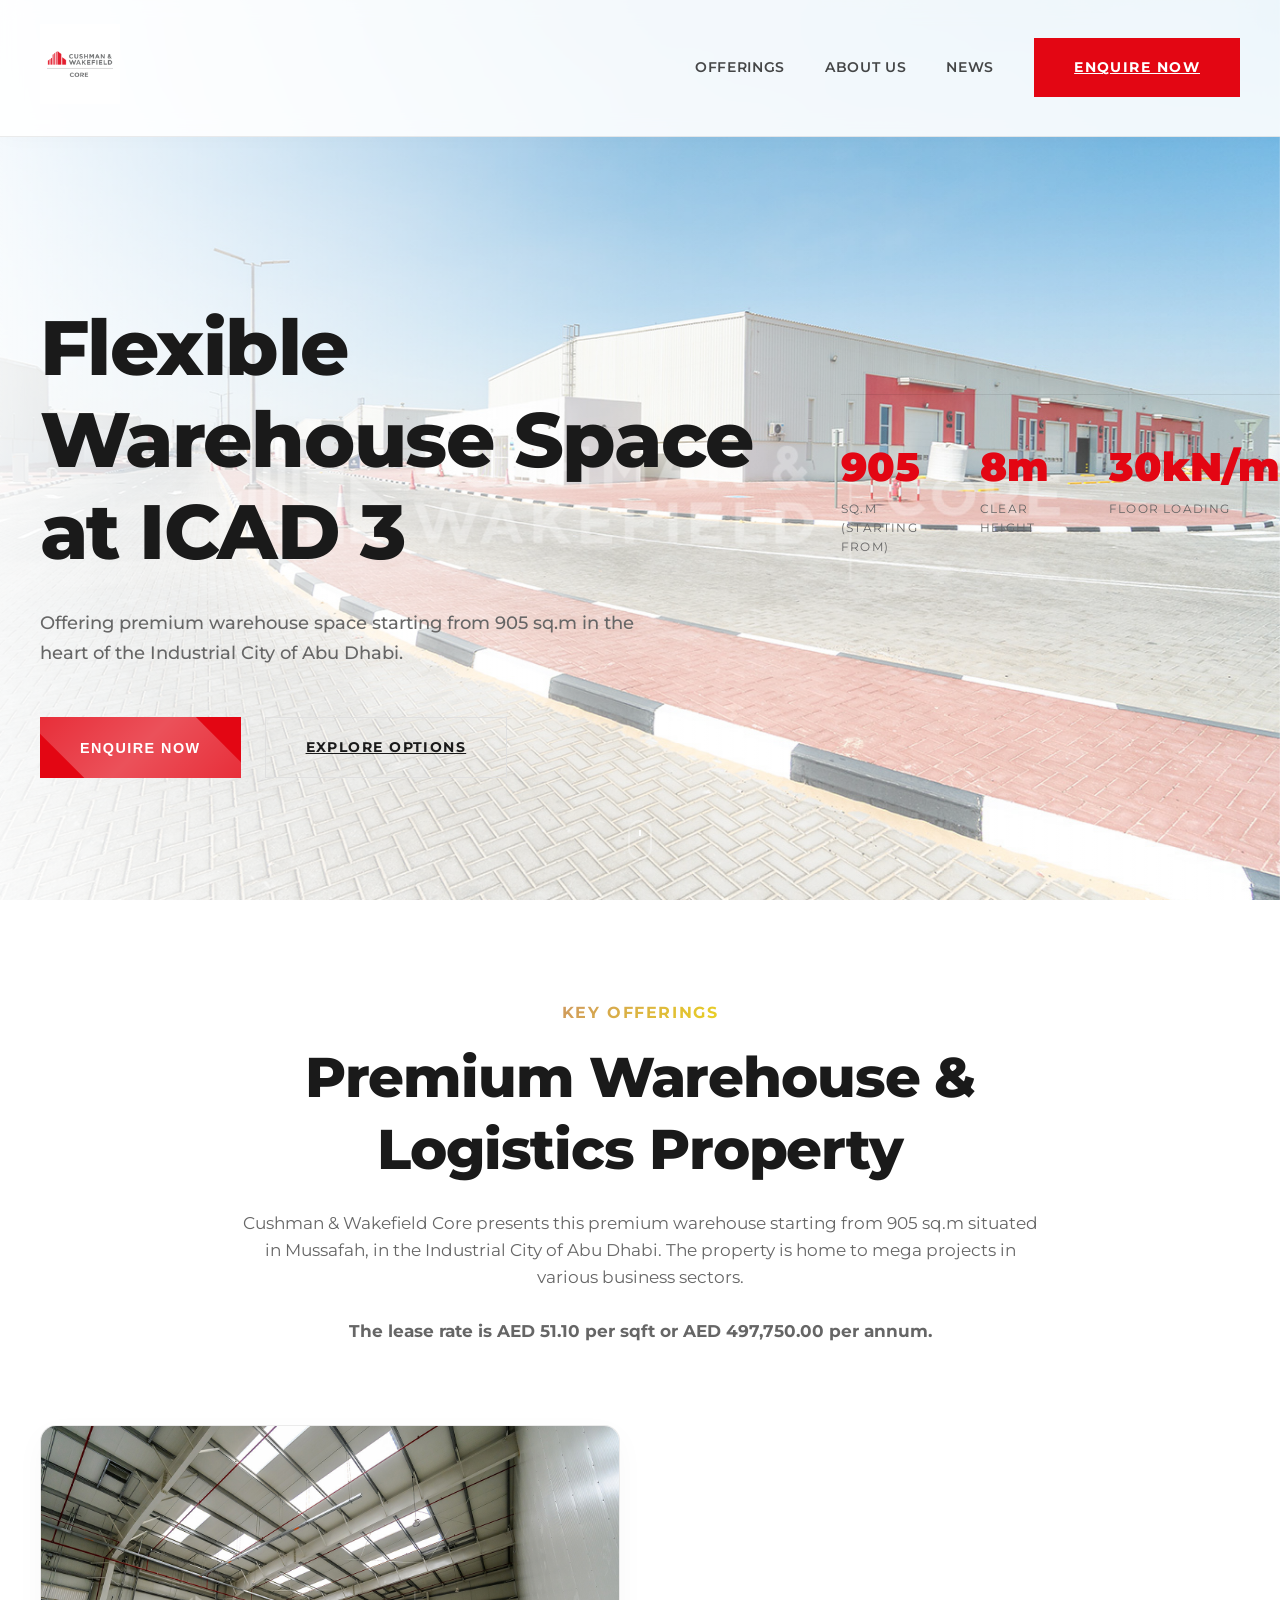
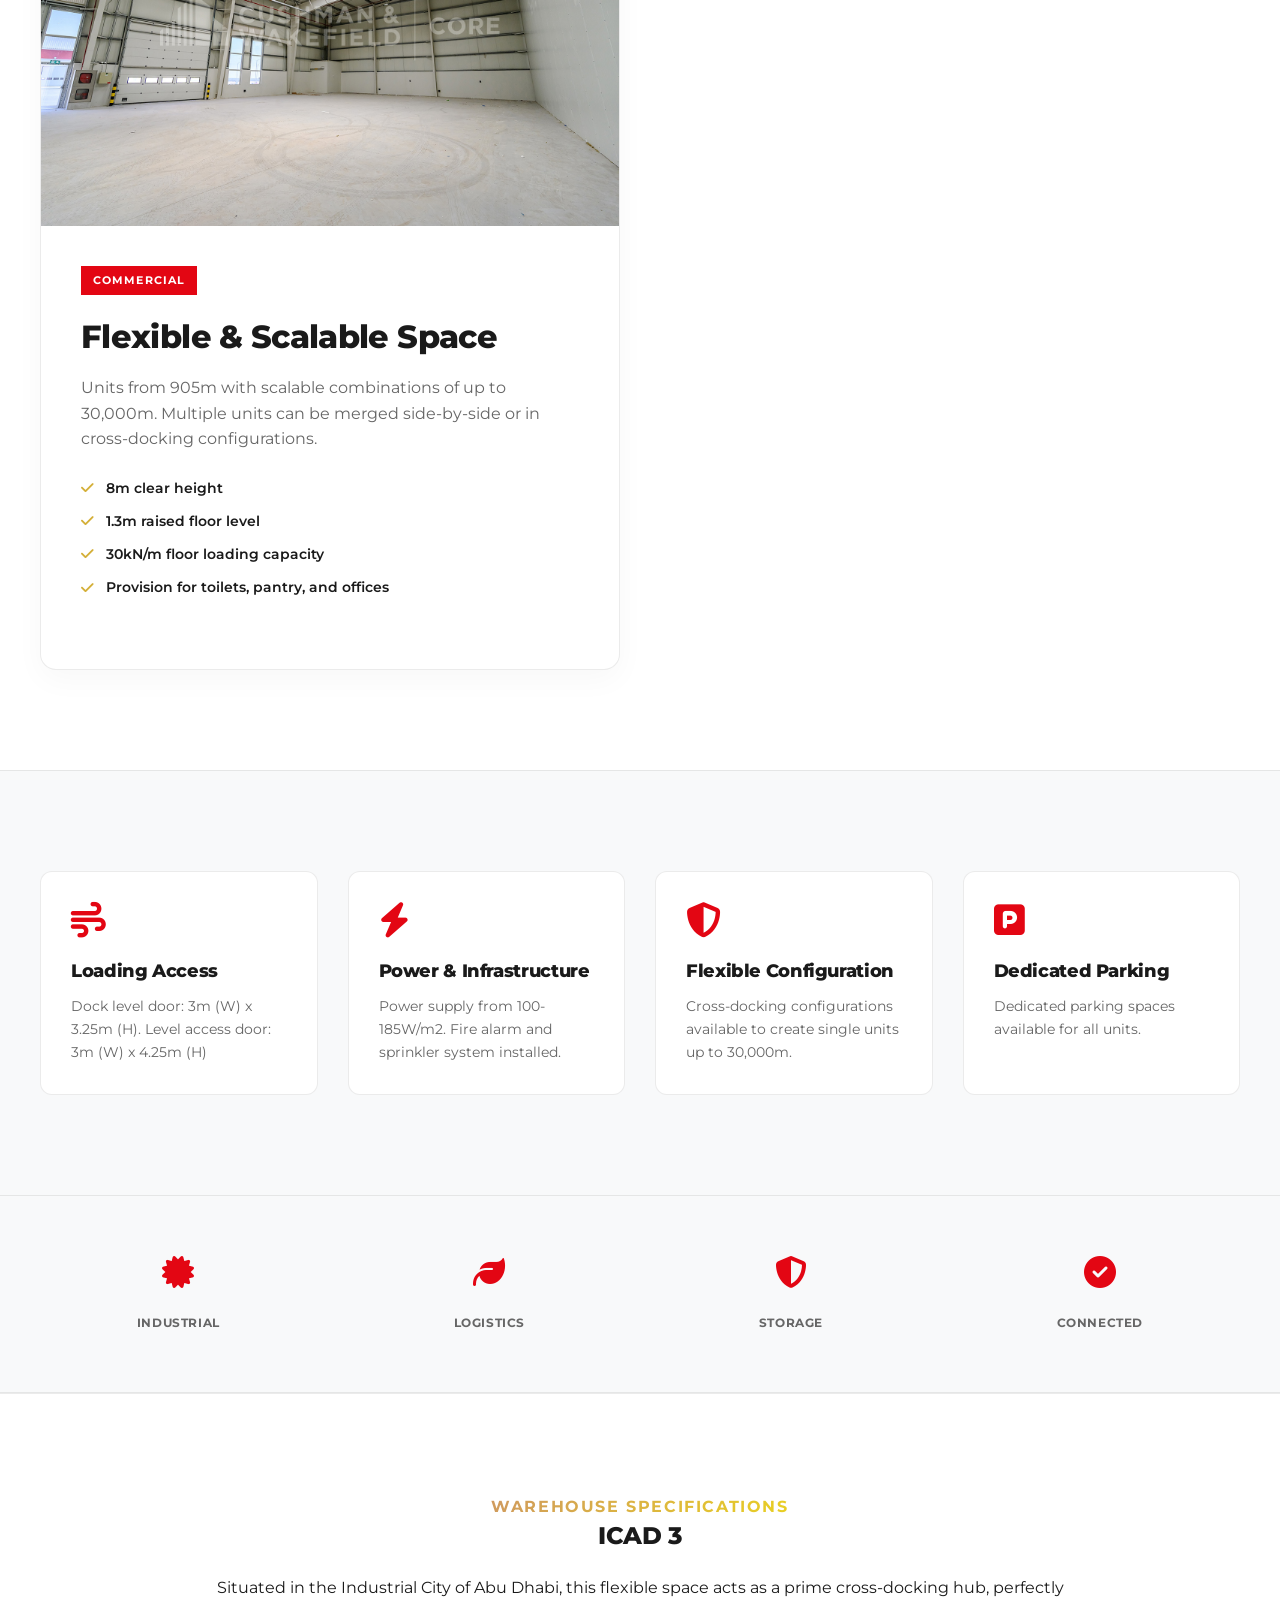
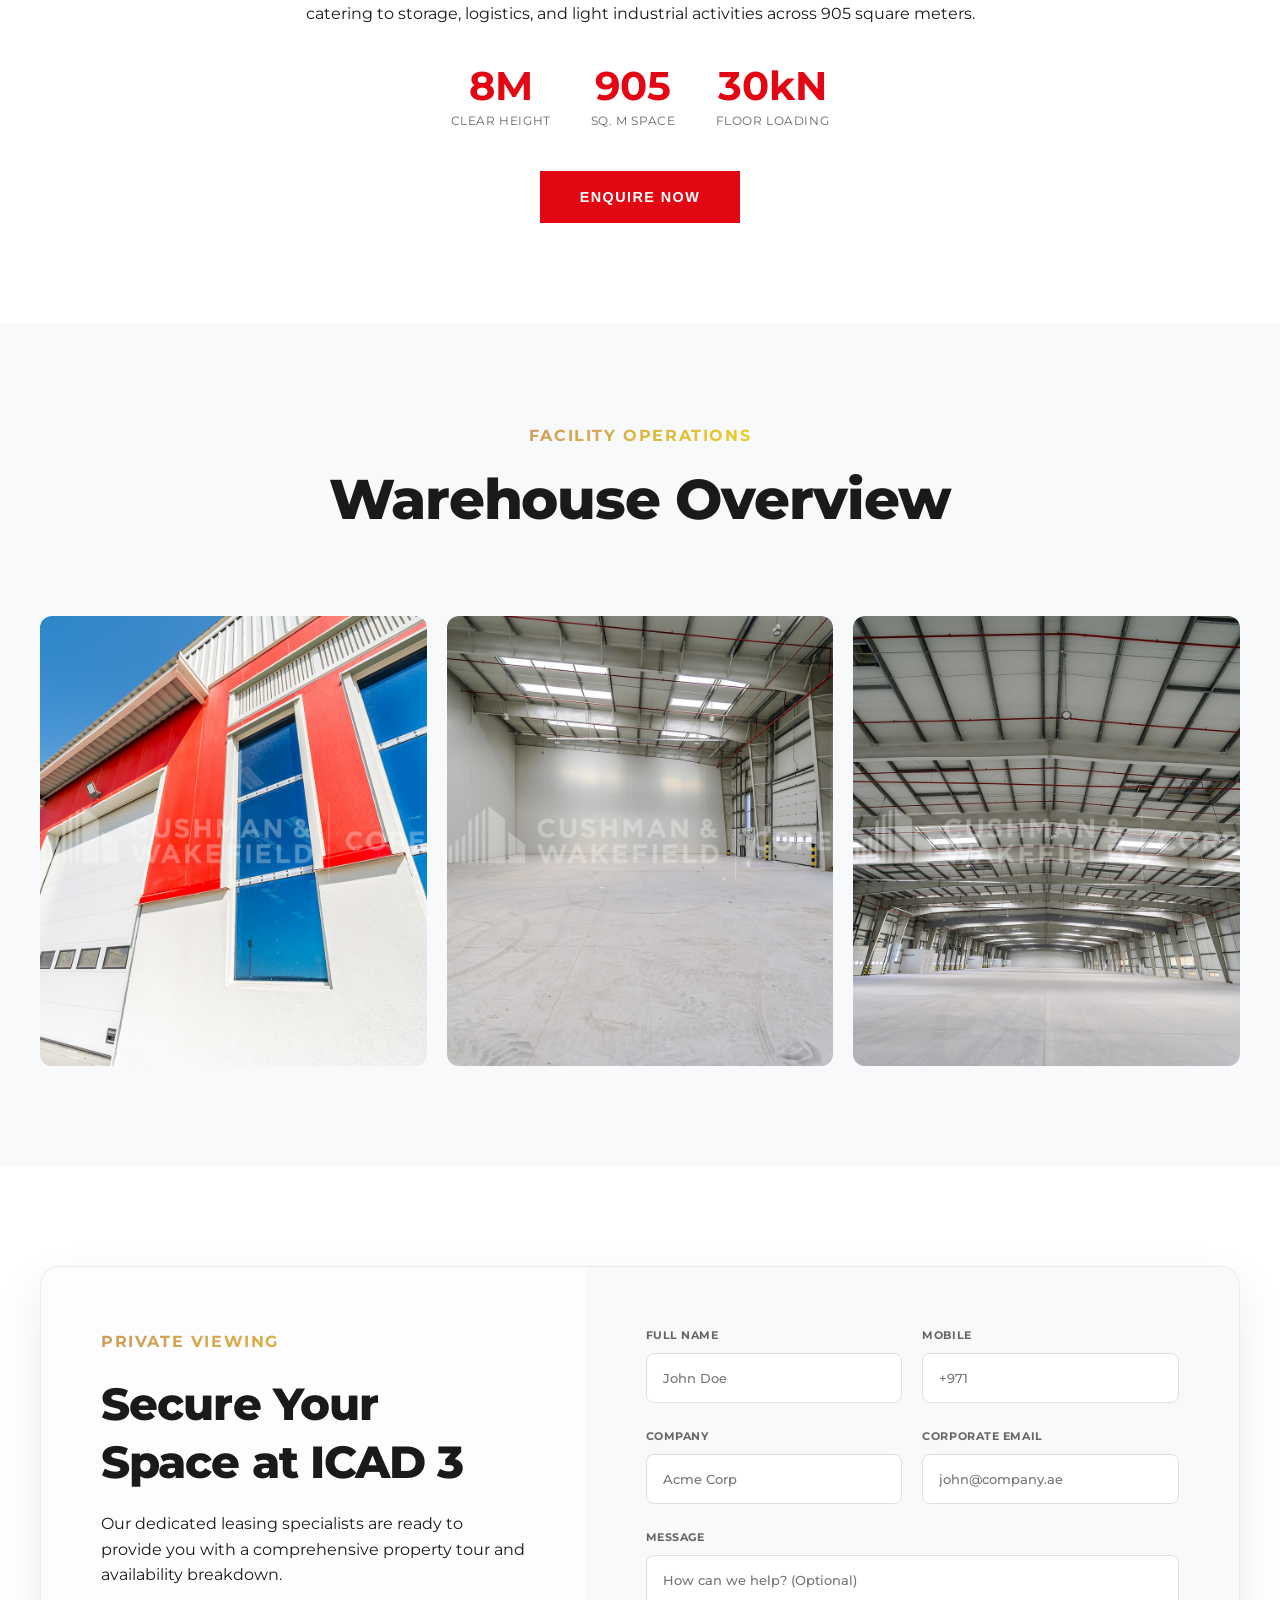
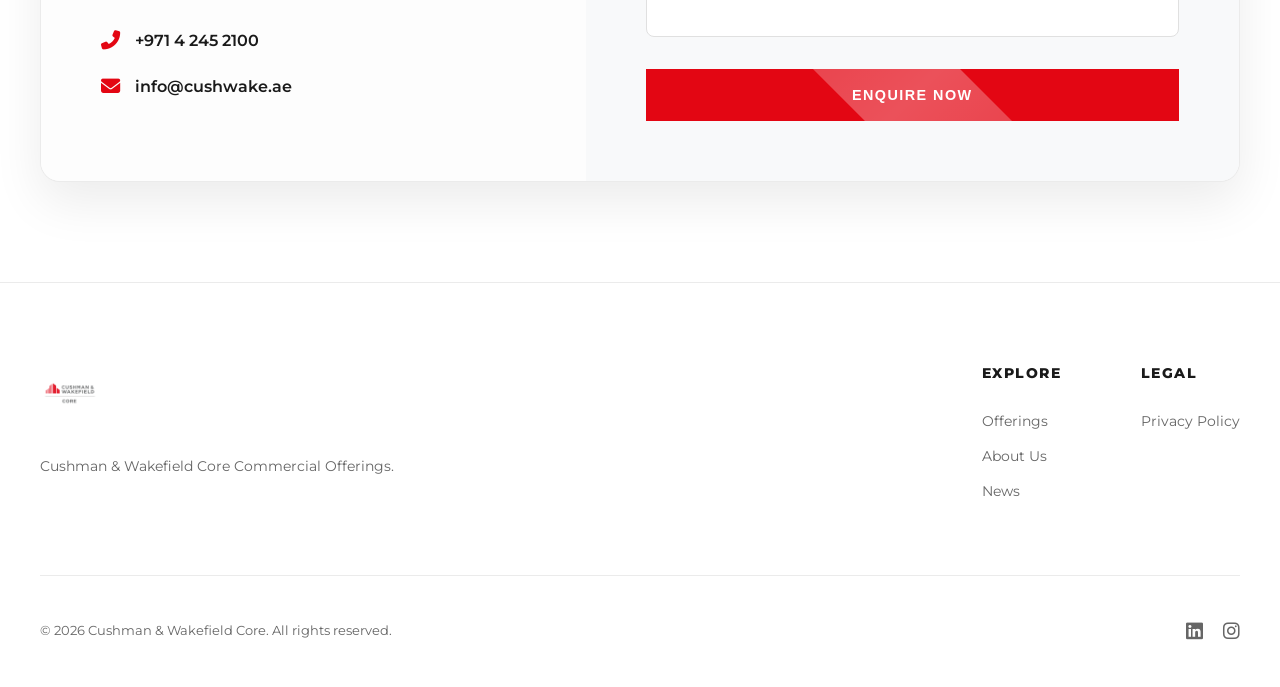
==== commit 8683aa3f: "Update property names based on latest David Short feedback" ====
--- a/KEZAD_Mussafah/index.html
+++ b/KEZAD_Mussafah/index.html
@@ -4,11 +4,11 @@
 <head>
     <meta charset="UTF-8">
     <meta name="viewport" content="width=device-width, initial-scale=1.0">
-    <title>KEZAD Mussafah | Grade A Offices for Rent | Cushman & Wakefield Core</title>
+    <title>ICAD 3 | Grade A Offices for Rent | Cushman & Wakefield Core</title>
     <meta name="description"
-        content="Enquire about premium Grade A office spaces at KEZAD Mussafah. Featuring world-class amenities and pristine locations.">
+        content="Enquire about premium Grade A office spaces at ICAD 3. Featuring world-class amenities and pristine locations.">
     <meta name="keywords"
-        content="KEZAD Mussafah, office space ICAD - Industrial City Of Abu Dhabi, commercial property for rent, luxury offices">
+        content="ICAD 3, office space ICAD - Industrial City Of Abu Dhabi, commercial property for rent, luxury offices">
     <link rel="stylesheet" href="style.css">
     <link rel="preconnect" href="https://fonts.googleapis.com">
     <link rel="preconnect" href="https://fonts.gstatic.com" crossorigin>
@@ -48,10 +48,11 @@
             <div class="container hero-container">
                 <h1 class="hero-title">
                     <span class="reveal-text">Flexible Warehouse Space</span>
-                    <span class="reveal-text delay-1">at KEZAD Mussafah</span>
+                    <span class="reveal-text delay-1">at ICAD 3</span>
                 </h1>
                 <p class="hero-subtitle reveal-fade delay-2">
-                    Offering 9,741 sqft of premium warehouse space in the heart of the Industrial City of Abu Dhabi.
+                    Offering premium warehouse space starting from 905 sq.m in the heart of the Industrial City of Abu
+                    Dhabi.
                 </p>
                 <div class="hero-cta-group reveal-fade delay-3">
                     <button class="btn btn-primary btn-gold-shine open-calc-form" data-cta="Hero Primary">Enquire
@@ -62,7 +63,7 @@
 
             <div class="hero-trust-indicators reveal-fade delay-4">
                 <div class="trust-item">
-                    <span class="trust-number">9,741</span><span class="trust-label">Sqft Area</span>
+                    <span class="trust-number">905</span><span class="trust-label">Sq.m (Starting from)</span>
                 </div>
                 <div class="trust-item">
                     <span class="trust-number">8m</span><span class="trust-label">Clear Height</span>
@@ -87,7 +88,8 @@
                 <div class="section-header reveal-fade">
                     <span class="gold-text">Key Offerings</span>
                     <h2 class="section-title">Premium Warehouse & Logistics Property</h2>
-                    <p class="section-subtitle">Cushman & Wakefield Core presents this 9,741.34 sqft (905 sqm) warehouse
+                    <p class="section-subtitle">Cushman & Wakefield Core presents this premium warehouse starting from
+                        905 sq.m
                         situated in Mussafah, in the Industrial City of Abu Dhabi. The property is home to mega projects
                         in various business sectors. <br><br><b>The lease rate is AED 51.10 per sqft or AED 497,750.00
                             per annum.</b></p>
@@ -174,7 +176,7 @@
             <div class="container">
                 <div class="reveal-fade" style="text-align: center; max-width: 900px; margin: 0 auto;">
                     <span class="gold-text">Warehouse Specifications</span>
-                    <h2>KEZAD Mussafah</h2>
+                    <h2>ICAD 3</h2>
                     <p>Situated in the Industrial City of Abu Dhabi, this flexible space acts as a prime cross-docking
                         hub, perfectly catering to storage, logistics, and light industrial activities across 905 square
                         meters.</p>
@@ -227,7 +229,7 @@
                 <div class="contact-card reveal-card">
                     <div class="contact-info">
                         <span class="gold-text">Private Viewing</span>
-                        <h2>Secure Your Space at KEZAD Mussafah</h2>
+                        <h2>Secure Your Space at ICAD 3</h2>
                         <p>Our dedicated leasing specialists are ready to provide you with a comprehensive property tour
                             and availability breakdown.</p>
                         <div class="contact-meta">
